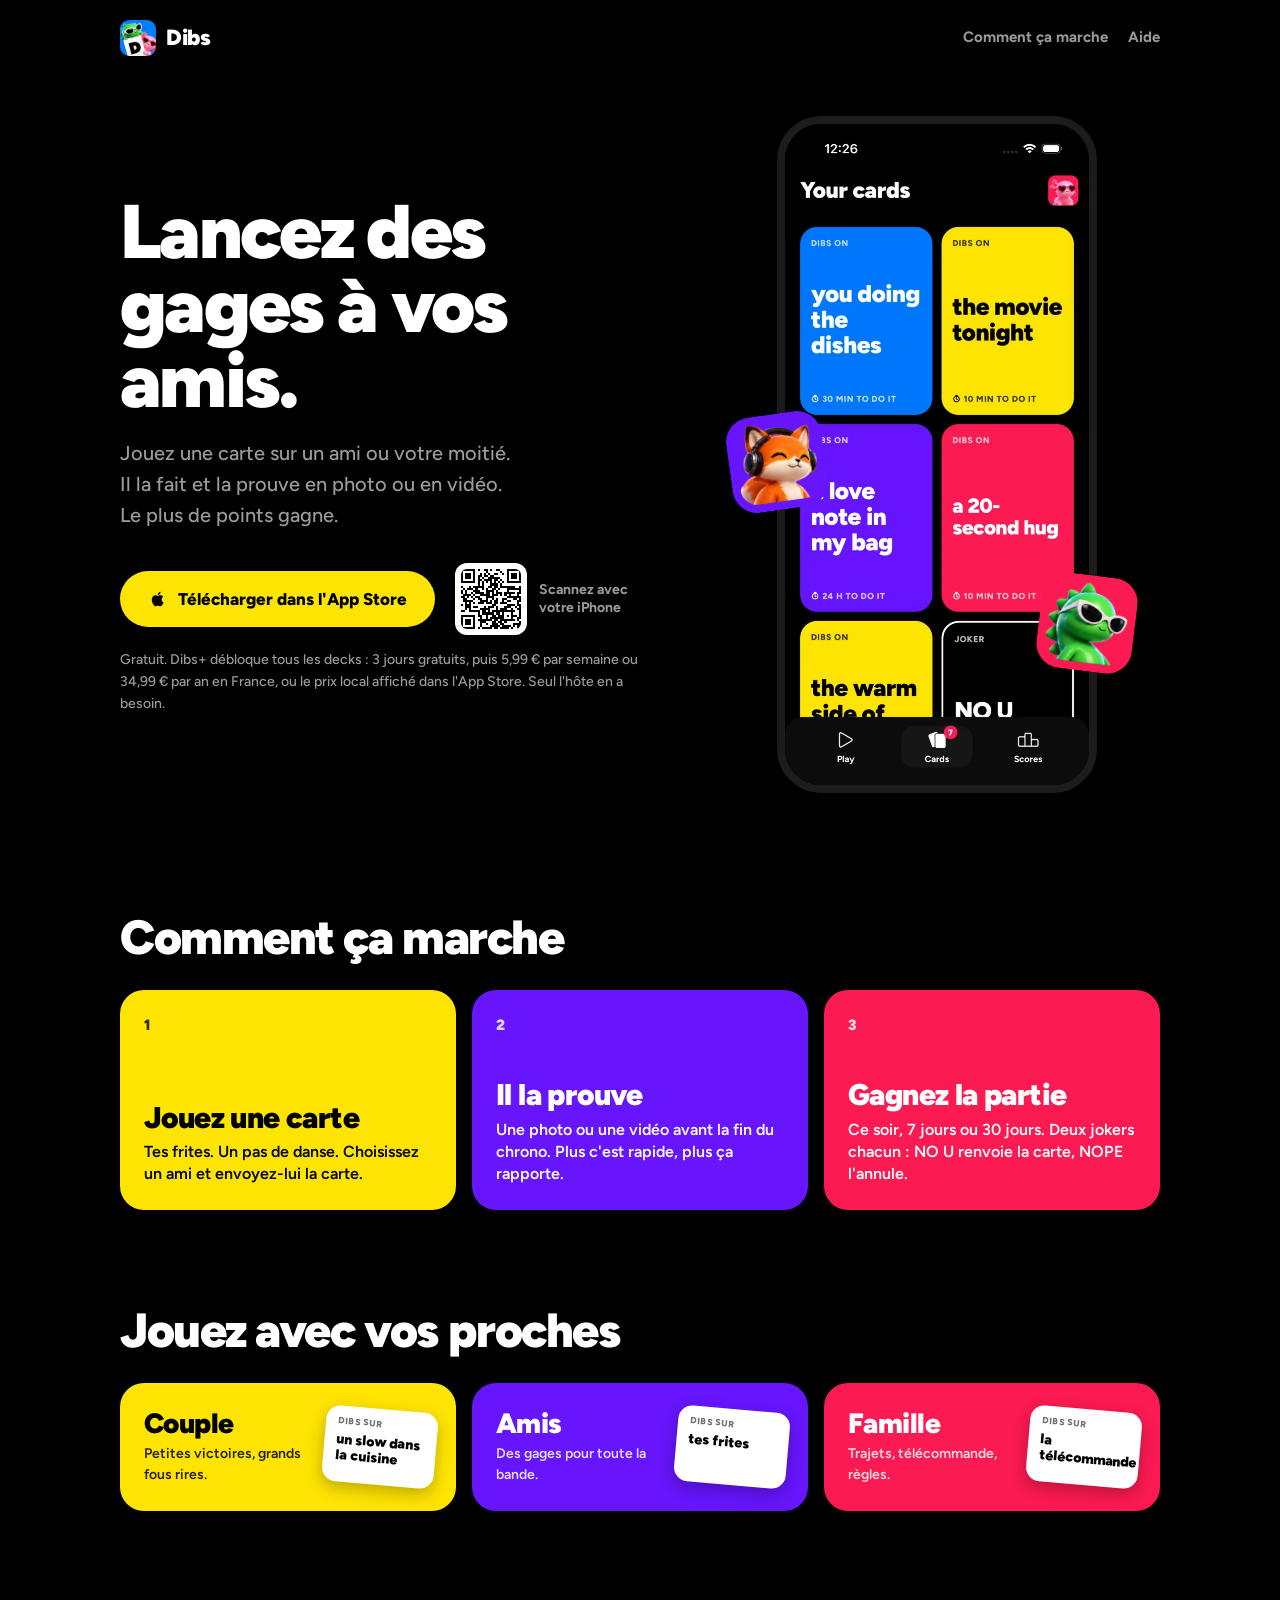
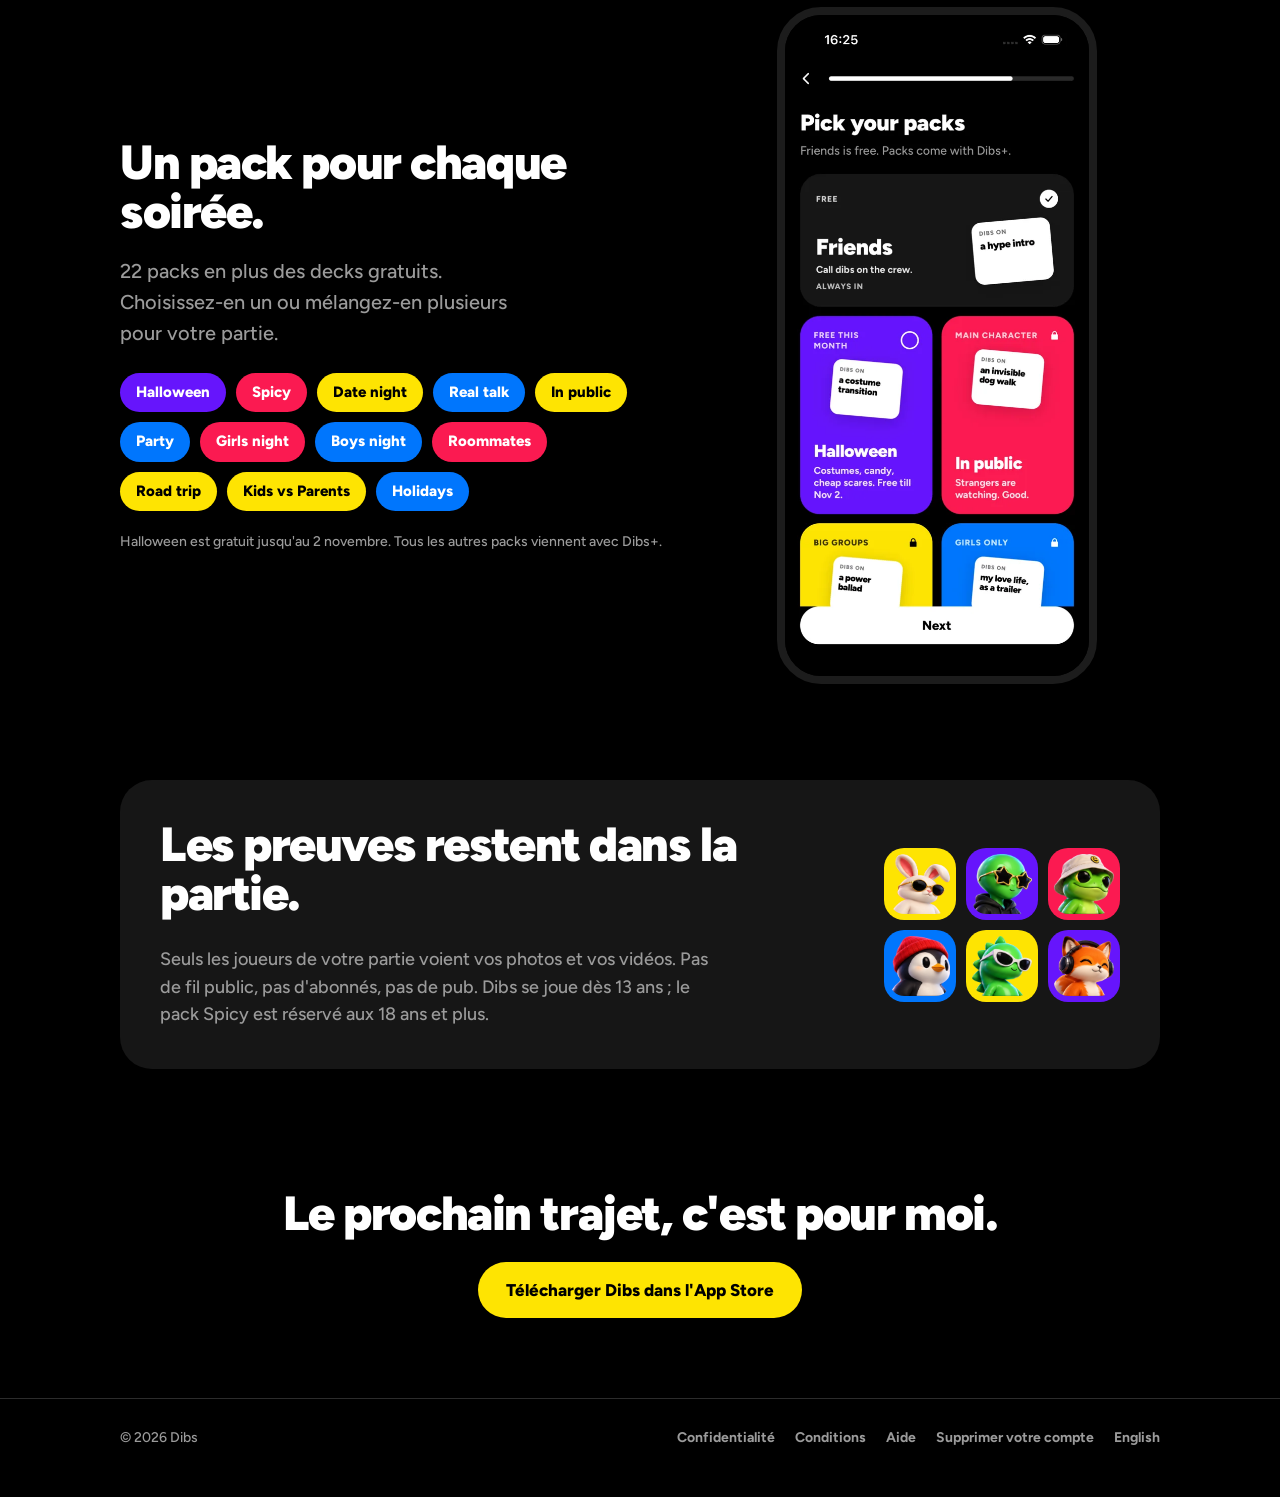
==== fr/index.html @ ec52d9fe "feat: site en français (fr/ : accueil, aide, suppression, confidentialité, conditions ; /app et /j b" ====
<!doctype html>
<html lang="fr">
<head>
<meta charset="utf-8">
<script>
  // Ancienne adresse (GitHub Pages, partagée par les builds jusqu'à la 18) : même page sur le nouveau site.
  if (location.hostname.slice(-9) === 'github.io') location.replace('https://playdibs.vercel.app' + location.pathname.replace(/^\/dibs-site/, '').replace(/\.html$/, '') + location.search);
</script>
<meta name="viewport" content="width=device-width, initial-scale=1">
<title>Dibs : lancez des gages à vos amis</title>
<meta name="description" content="Dibs est un jeu de cartes qui se joue sur vos amis ou votre moitié. Jouez une carte, il la fait et la prouve en photo ou en vidéo. Le plus de points gagne.">
<meta property="og:title" content="Dibs : lancez des gages à vos amis">
<meta property="og:description" content="Jouez une carte sur un ami. Il la fait et la prouve en vidéo. Le plus de points gagne.">
<meta property="og:image" content="/img/icon-512.webp">
<meta name="theme-color" content="#000000">
<meta name="apple-itunes-app" content="app-id=6818491717">
<link rel="icon" href="/img/favicon-32.png" sizes="32x32">
<link rel="apple-touch-icon" href="/img/apple-touch-icon.png">
<link rel="preconnect" href="https://fonts.googleapis.com">
<link rel="preconnect" href="https://fonts.gstatic.com" crossorigin>
<link href="https://fonts.googleapis.com/css2?family=Figtree:wght@500;600;700;800;900&display=swap" rel="stylesheet">
<link rel="stylesheet" href="/styles.css">
<script src="/go.js"></script>
</head>
<body>
<header class="wrap top">
  <a class="brand" href="/fr"><img src="/img/icon-192.png" alt="">Dibs</a>
  <nav><a href="#how">Comment ça marche</a><a href="/fr/support">Aide</a></nav>
</header>

<main>
  <div class="wrap hero">
    <div>
      <h1>Lancez des gages à vos amis.</h1>
      <p class="lead">Jouez une carte sur un ami ou votre moitié. Il la fait et la prouve en photo ou en vidéo. Le plus de points gagne.</p>
      <div class="ctas">
        <a class="pill get" href="/app?s=site-fr">
        <svg viewBox="0 0 24 24" fill="currentColor" aria-hidden="true"><path d="M16.37 12.6c-.02-2.2 1.8-3.26 1.88-3.31-1.03-1.5-2.62-1.7-3.18-1.73-1.35-.14-2.64.8-3.33.8-.69 0-1.74-.78-2.86-.76-1.47.02-2.83.86-3.59 2.17-1.53 2.66-.39 6.6 1.1 8.75.73 1.05 1.6 2.24 2.73 2.2 1.1-.04 1.51-.71 2.84-.71 1.32 0 1.7.71 2.86.69 1.18-.02 1.93-1.07 2.65-2.13.84-1.22 1.18-2.4 1.2-2.46-.03-.01-2.3-.88-2.3-3.5ZM14.2 6.13c.6-.73 1-1.74.9-2.75-.86.04-1.91.58-2.53 1.3-.55.64-1.04 1.67-.91 2.66.96.07 1.94-.49 2.54-1.21Z"/></svg>
          <span>Télécharger dans l'App Store</span>
        </a>
        <div class="hero-qr"><img src="/img/qr-app.svg" alt="QR code pour télécharger Dibs sur iPhone">Scannez avec<br>votre iPhone</div>
      </div>
      <p class="small">Gratuit. Dibs+ débloque tous les decks : 3 jours gratuits, puis 5,99 € par semaine ou 34,99 € par an en France, ou le prix local affiché dans l'App Store. Seul l'hôte en a besoin.</p>
    </div>
    <div class="phone">
      <img class="screen" src="/img/app-cards.webp" width="603" height="1311" alt="L'écran Your cards de Dibs, avec des cartes comme you doing the dishes et the movie tonight">
      <img class="sticker s1" src="/img/renard.webp" alt="">
      <img class="sticker s2" src="/img/dino.webp" alt="">
    </div>
  </div>

  <section id="how" class="wrap">
    <h2>Comment ça marche</h2>
    <div class="steps">
      <div class="tile y"><span class="n">1</span><div><h3>Jouez une carte</h3><p>Tes frites. Un pas de danse. Choisissez un ami et envoyez-lui la carte.</p></div></div>
      <div class="tile v"><span class="n">2</span><div><h3>Il la prouve</h3><p>Une photo ou une vidéo avant la fin du chrono. Plus c'est rapide, plus ça rapporte.</p></div></div>
      <div class="tile p"><span class="n">3</span><div><h3>Gagnez la partie</h3><p>Ce soir, 7 jours ou 30 jours. Deux jokers chacun : NO U renvoie la carte, NOPE l'annule.</p></div></div>
    </div>
  </section>

  <section class="wrap">
    <h2>Jouez avec vos proches</h2>
    <div class="groups">
      <div class="group y"><div><span>Couple</span><small>Petites victoires, grands fous rires.</small></div><div class="mini"><b>DIBS SUR</b>un slow dans la cuisine</div></div>
      <div class="group v"><div><span>Amis</span><small>Des gages pour toute la bande.</small></div><div class="mini"><b>DIBS SUR</b>tes frites</div></div>
      <div class="group p"><div><span>Famille</span><small>Trajets, télécommande, règles.</small></div><div class="mini"><b>DIBS SUR</b>la télécommande</div></div>
    </div>
  </section>

  <section class="wrap packs">
    <div>
      <h2>Un pack pour chaque soirée.</h2>
      <p class="lead">22 packs en plus des decks gratuits. Choisissez-en un ou mélangez-en plusieurs pour votre partie.</p>
      <div class="chips">
        <span class="chip v">Halloween</span><span class="chip p">Spicy</span><span class="chip y">Date night</span><span class="chip b">Real talk</span>
        <span class="chip y">In public</span><span class="chip b">Party</span><span class="chip p">Girls night</span><span class="chip b">Boys night</span>
        <span class="chip p">Roommates</span><span class="chip y">Road trip</span><span class="chip y">Kids vs Parents</span><span class="chip b">Holidays</span>
      </div>
      <p class="small">Halloween est gratuit jusqu'au 2 novembre. Tous les autres packs viennent avec Dibs+.</p>
    </div>
    <div class="phone"><img class="screen" src="/img/app-packs.webp" width="603" height="1311" alt="L'écran Pick your packs de Dibs, avec le deck Friends et les packs Halloween, In public, Party et Girls night"></div>
  </section>

  <section class="wrap">
    <div class="promise">
      <div>
        <h2>Les preuves restent dans la partie.</h2>
        <p>Seuls les joueurs de votre partie voient vos photos et vos vidéos. Pas de fil public, pas d'abonnés, pas de pub. Dibs se joue dès 13 ans ; le pack Spicy est réservé aux 18 ans et plus.</p>
      </div>
      <div class="avatars" aria-hidden="true">
        <img class="y" src="/img/lapin.webp" alt=""><img class="v" src="/img/alien.webp" alt=""><img class="p" src="/img/grenouille.webp" alt="">
        <img class="b" src="/img/pingouin.webp" alt=""><img class="y" src="/img/dino.webp" alt=""><img class="v" src="/img/renard.webp" alt="">
      </div>
    </div>
  </section>

  <section class="wrap cta">
    <h2>Le prochain trajet, c'est pour moi.</h2>
    <a class="pill get" href="/app?s=site-fr-bottom"><span>Télécharger Dibs dans l'App Store</span></a>
  </section>
</main>

<footer>
  <div class="wrap">
    <span>&copy; 2026 Dibs</span>
    <nav><a href="/fr/privacy">Confidentialité</a><a href="/fr/terms">Conditions</a><a href="/fr/support">Aide</a><a href="/fr/delete-account">Supprimer votre compte</a><a href="/?lang=en" data-lang="en">English</a></nav>
  </div>
</footer>
<script>
  DIBS.track('site_viewed');
  if (DIBS.platform === 'android' && !DIBS.android) {
    document.querySelectorAll('.pill.get span').forEach(function (e) { e.textContent = 'Sur iPhone maintenant, Android bientôt'; });
  }
</script>
</body>
</html>
---- styles.css ----
/* Couleurs et échelle reprises de l'app (app/src/ui/theme.ts). */
:root {
  --yellow: #FEE402; --violet: #6615FC; --pink: #FB1A51; --blue: #0076FD;
  --bg: #000000; --surface: #161616; --surface2: #232323; --line: #2C2C2C;
  --text: #FFFFFF; --text2: #9B9B9B;
  --radius: 24px;
  color-scheme: dark;
}
@media (prefers-color-scheme: light) {
  .doc { --bg: #FFFFFF; --surface: #F2F2F4; --surface2: #E8E8EC; --line: #E2E2E6; --text: #000000; --text2: #6E6E73; color-scheme: light; }
}

* { box-sizing: border-box; margin: 0; }
html { -webkit-text-size-adjust: 100%; }
body {
  background: var(--bg); color: var(--text);
  font-family: 'Figtree', -apple-system, system-ui, sans-serif; font-weight: 500;
  font-size: 17px; line-height: 1.55; -webkit-font-smoothing: antialiased;
}
a { color: inherit; }
img { display: block; max-width: 100%; }
.wrap { max-width: 1080px; margin: 0 auto; padding-inline: 20px; }

/* En-tête */
.top { display: flex; align-items: center; justify-content: space-between; padding-block: 20px; }
.brand { display: flex; align-items: center; gap: 10px; text-decoration: none; font-weight: 900; font-size: 22px; letter-spacing: -0.02em; }
.brand img { width: 36px; height: 36px; border-radius: 9px; }
.top nav { display: flex; gap: 20px; font-weight: 700; font-size: 15px; }
.top nav a { text-decoration: none; color: var(--text2); }
.top nav a:hover { color: var(--text); }

/* Bouton pilule, comme dans l'app */
.pill {
  display: inline-flex; align-items: center; justify-content: center; gap: 10px;
  height: 56px; padding: 0 28px; border-radius: 28px;
  background: var(--yellow); color: #000; font-weight: 800; font-size: 17px; text-decoration: none;
}
.pill:active { transform: scale(0.98); }
.pill svg { width: 20px; height: 20px; }

/* Accueil */
.hero { display: grid; grid-template-columns: 1.1fr 0.9fr; gap: 48px; align-items: center; padding-block: 40px 72px; }
.hero h1 { font-weight: 900; font-size: clamp(44px, 7vw, 76px); line-height: 0.98; letter-spacing: -0.035em; }
.hero p.lead { color: var(--text2); font-size: 20px; margin: 20px 0 32px; max-width: 30ch; }
.hero .small { color: var(--text2); font-size: 14px; margin-top: 14px; }
/* Le téléphone tient dans la hauteur de l'écran (capture 603 x 1311) : le bouton reste visible sur un portable. */
.phone { position: relative; justify-self: center; width: min(320px, 78vw, calc((100svh - 150px) * 0.45)); }
.phone img.screen { width: 100%; height: auto; border-radius: 44px; border: 8px solid #1c1c1c; }
.phone .sticker { position: absolute; width: 30%; height: auto; aspect-ratio: 1; border-radius: 26%; padding: 2.5%; }
.phone .s1 { background: var(--violet); left: -15%; top: 44%; transform: rotate(-8deg); }
.phone .s2 { background: var(--pink); right: -12%; bottom: 18%; transform: rotate(7deg); }

.hero .ctas { display: flex; align-items: center; gap: 20px; flex-wrap: wrap; }
.hero-qr { display: flex; align-items: center; gap: 12px; color: var(--text2); font-size: 14px; font-weight: 700; line-height: 1.3; }
.hero-qr img { width: 72px; height: 72px; background: #fff; padding: 6px; border-radius: 12px; }
/* Un QR ne sert qu'à l'écran d'un ordinateur : masqué sur téléphone et tablette. */
@media (hover: none), (pointer: coarse) { .hero-qr { display: none; } }

h2 { font-weight: 900; font-size: clamp(32px, 4.5vw, 48px); line-height: 1.02; letter-spacing: -0.03em; margin-bottom: 28px; }
section { padding-block: 48px; }

.steps { display: grid; grid-template-columns: repeat(3, 1fr); gap: 16px; }
.tile { border-radius: var(--radius); padding: 24px; min-height: 220px; display: flex; flex-direction: column; justify-content: space-between; }
.tile .n { font-weight: 900; font-size: 15px; opacity: 0.8; }
.tile h3 { font-weight: 900; font-size: 30px; line-height: 1.05; letter-spacing: -0.02em; margin: 40px 0 8px; }
.tile p { font-weight: 600; font-size: 16px; line-height: 1.4; }
.y { background: var(--yellow); color: #000; }
.v { background: var(--violet); color: #fff; }
.p { background: var(--pink); color: #fff; }
.b { background: var(--blue); color: #fff; }

.groups { display: grid; grid-template-columns: repeat(3, 1fr); gap: 16px; }
.group { border-radius: var(--radius); padding: 20px 20px 20px 24px; display: flex; align-items: center; justify-content: space-between; gap: 12px; min-height: 128px; }
.group span { display: block; font-weight: 900; font-size: 28px; letter-spacing: -0.02em; line-height: 1.1; }
.group small { display: block; font-weight: 600; font-size: 14px; opacity: 0.85; margin-top: 4px; }
/* Petite carte blanche, comme les tuiles de groupe de l'app. */
.mini { flex: none; width: 112px; min-height: 76px; background: #fff; color: #000; border-radius: 14px; padding: 10px 12px; transform: rotate(5deg); font-weight: 900; font-size: 14px; line-height: 1.15; box-shadow: 0 6px 16px rgba(0,0,0,0.25); }
.mini b { display: block; font-weight: 800; font-size: 9px; letter-spacing: 0.08em; color: #6E6E73; margin-bottom: 6px; }

.packs { display: grid; grid-template-columns: 1.1fr 0.9fr; gap: 48px; align-items: center; }
.packs .lead { color: var(--text2); font-size: 20px; margin: -8px 0 24px; max-width: 32ch; }
.packs .small { color: var(--text2); font-size: 14px; margin-top: 20px; }
.chips { display: flex; flex-wrap: wrap; gap: 10px; max-width: 520px; }
.chip { border-radius: 999px; padding: 8px 16px; font-weight: 800; font-size: 15px; }

.promise { background: var(--surface); border-radius: 32px; padding: 40px; display: grid; grid-template-columns: 1fr auto; gap: 32px; align-items: center; }
.promise p { color: var(--text2); font-size: 18px; max-width: 46ch; }
.avatars { display: grid; grid-template-columns: repeat(3, 72px); gap: 10px; }
.avatars img { width: 72px; height: 72px; border-radius: 20px; padding: 6px; }

.cta { text-align: center; padding-block: 72px 40px; }
.cta h2 { margin-bottom: 24px; }

footer { border-top: 1px solid var(--line); padding: 28px 0 48px; margin-top: 40px; color: var(--text2); font-size: 14px; }
footer .wrap { display: flex; flex-wrap: wrap; gap: 12px 24px; justify-content: space-between; }
footer nav { display: flex; flex-wrap: wrap; gap: 12px 20px; }
footer a { text-decoration: none; font-weight: 700; }
footer a:hover { color: var(--text); }

/* Pages courtes centrées (invitation, redirection vers le store) */
.center { max-width: 440px; margin: 0 auto; padding: 24px 20px 48px; text-align: center; display: flex; flex-direction: column; align-items: center; }
.center h1 { font-weight: 900; font-size: clamp(36px, 11vw, 44px); line-height: 1; letter-spacing: -0.03em; }
.center .lead { color: var(--text2); font-size: 18px; margin: 12px 0 28px; }
.avatars-row { display: flex; justify-content: center; gap: 10px; margin: 16px 0 28px; }
.avatars-row img { width: 64px; height: 64px; border-radius: 18px; padding: 6px; }
.qr { display: flex; flex-direction: column; align-items: center; gap: 12px; margin: 8px 0 24px; color: var(--text2); font-weight: 700; font-size: 15px; }
.qr img { background: #fff; padding: 12px; border-radius: 20px; box-sizing: content-box; }
[hidden] { display: none !important; }

/* Pages de texte (confidentialité, conditions, support, suppression) */
.doc main { max-width: 720px; margin: 0 auto; padding: 24px 20px 40px; }
.doc h1 { font-weight: 900; font-size: clamp(36px, 6vw, 52px); line-height: 1; letter-spacing: -0.03em; margin: 24px 0 8px; }
.doc .meta { color: var(--text2); font-size: 15px; margin-bottom: 32px; }
.doc h2 { font-size: 24px; margin: 40px 0 12px; letter-spacing: -0.01em; }
.doc h3 { font-weight: 800; font-size: 18px; margin: 24px 0 8px; }
.doc p, .doc li { color: var(--text); }
.doc p + p { margin-top: 12px; }
.doc ul, .doc ol { padding-left: 22px; margin: 10px 0; }
.doc li + li { margin-top: 6px; }
.doc .box { background: var(--surface); border-radius: 20px; padding: 20px 22px; margin: 20px 0; }
.doc table { width: 100%; border-collapse: collapse; margin: 12px 0; font-size: 15px; }
.doc th, .doc td { text-align: left; vertical-align: top; padding: 10px 8px; border-bottom: 1px solid var(--line); }
.doc th { font-weight: 800; }
.doc .faq h3 { margin-top: 28px; }

@media (max-width: 820px) {
  .hero { grid-template-columns: 1fr; padding-block-start: 16px; gap: 40px; }
  .steps, .groups, .packs { grid-template-columns: 1fr; }
  .packs { gap: 32px; }
  .tile { min-height: 0; }
  .tile h3 { margin-top: 24px; }
  .promise { grid-template-columns: 1fr; padding: 28px 24px; }
  .phone { width: min(300px, 72vw); }
  .phone .s1 { left: -8%; } .phone .s2 { right: -6%; }
  .hero-qr { display: none; }
  .top nav { gap: 14px; }
}
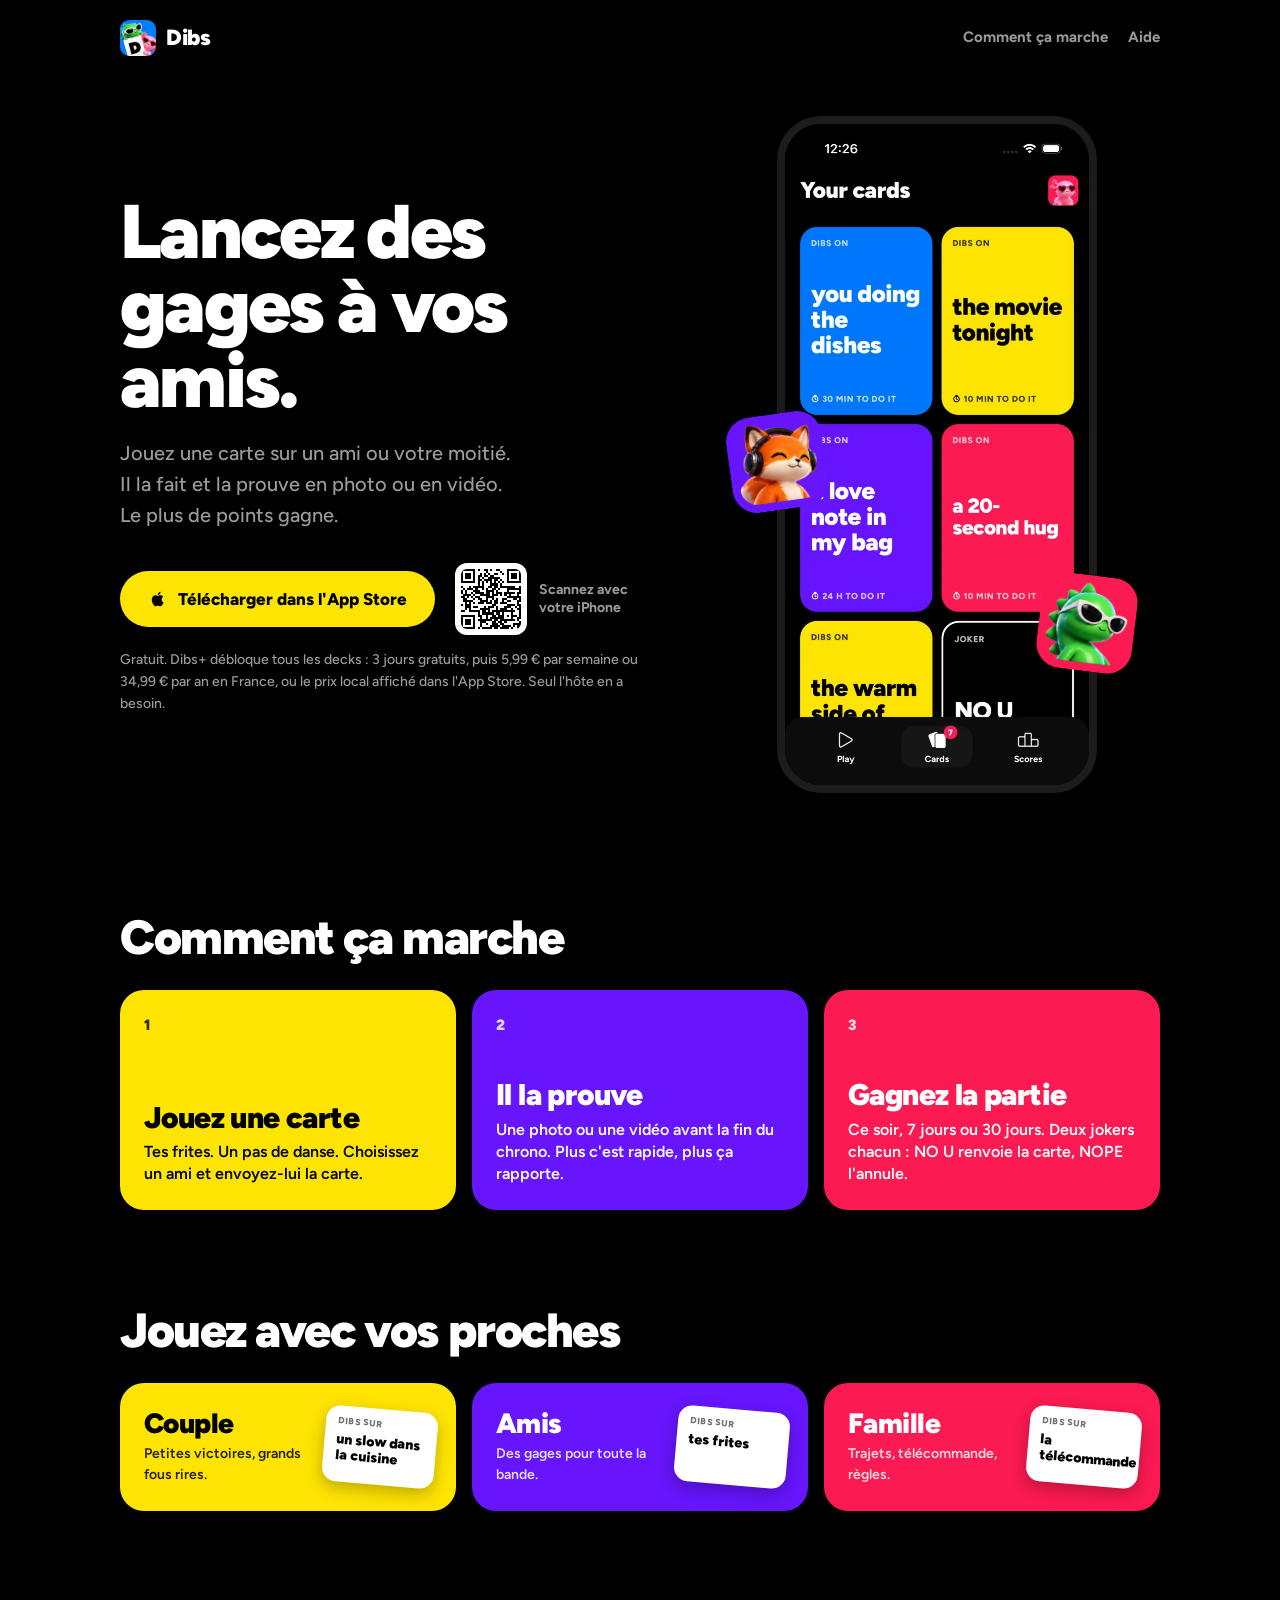
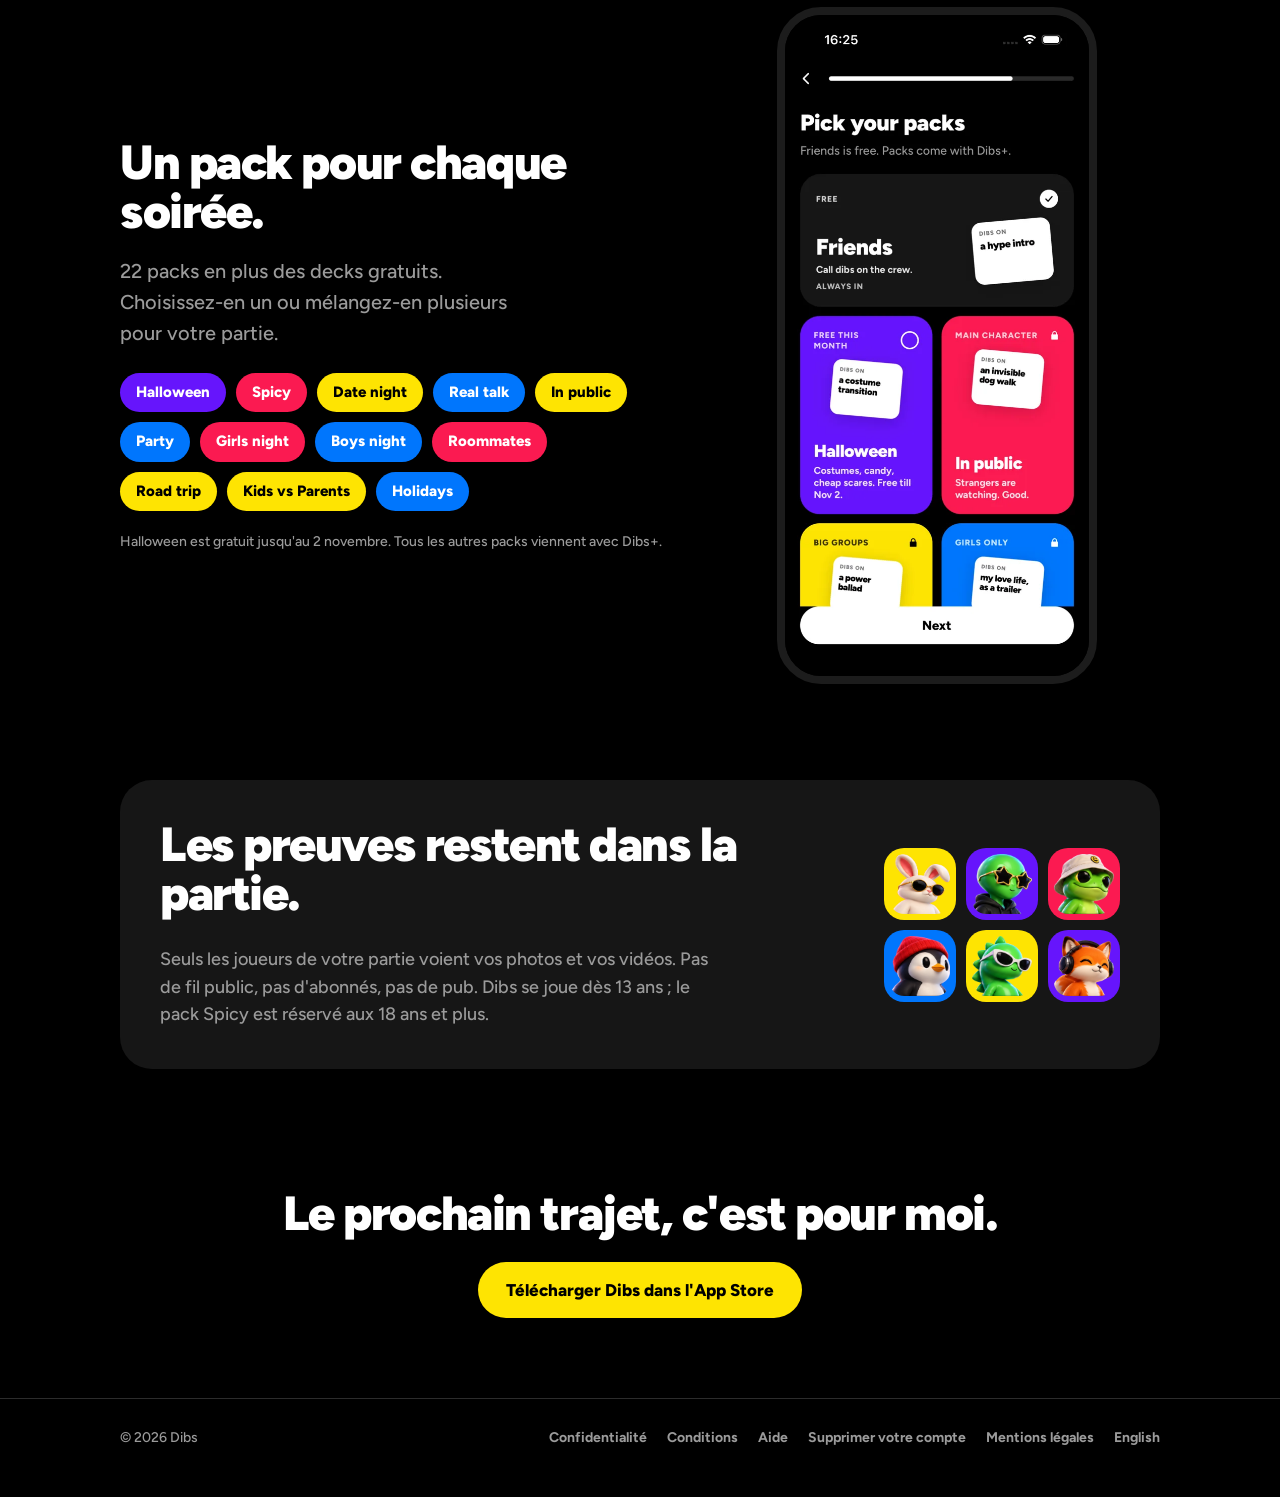
==== commit d47d5bab: "feat: mentions légales (/legal, /fr/mentions-legales) et lien dans le pied de page EN et FR" ====
--- a/fr/index.html
+++ b/fr/index.html
@@ -103,7 +103,7 @@
 <footer>
   <div class="wrap">
     <span>&copy; 2026 Dibs</span>
-    <nav><a href="/fr/privacy">Confidentialité</a><a href="/fr/terms">Conditions</a><a href="/fr/support">Aide</a><a href="/fr/delete-account">Supprimer votre compte</a><a href="/?lang=en" data-lang="en">English</a></nav>
+    <nav><a href="/fr/privacy">Confidentialité</a><a href="/fr/terms">Conditions</a><a href="/fr/support">Aide</a><a href="/fr/delete-account">Supprimer votre compte</a><a href="/fr/mentions-legales">Mentions légales</a><a href="/?lang=en" data-lang="en">English</a></nav>
   </div>
 </footer>
 <script>
